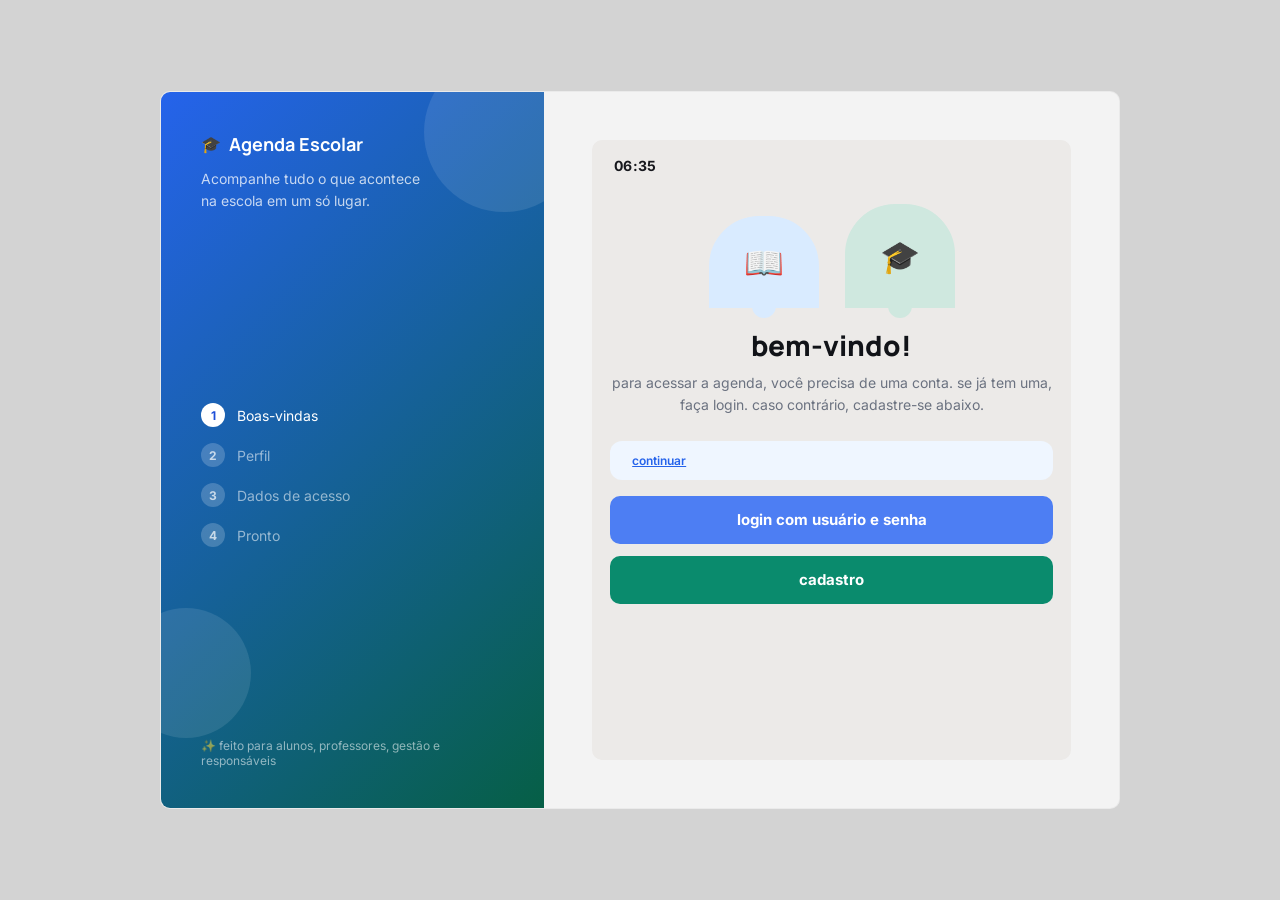
==== V3/index.html @ 6f2183f0 "Add files via upload" ====
<!DOCTYPE html>
<html lang="pt-BR">
<head>
  <meta charset="UTF-8" />
  <meta name="viewport" content="width=device-width, initial-scale=1.0" />
  <title>Agenda Escolar</title>

  <!-- Fontes: Manrope para títulos, Inter para o corpo do texto -->
  <link rel="preconnect" href="https://fonts.googleapis.com" />
  <link href="https://fonts.googleapis.com/css2?family=Manrope:wght@500;700;800&family=Inter:wght@400;500;600&display=swap" rel="stylesheet" />

  <link rel="stylesheet" href="css/style.css" />
</head>
<body>

  <!--
    É só dar duplo clique neste arquivo para abrir o app.

    Esta é a única página de verdade: as telas (boas-vindas,
    login, cadastro...) ficam na pasta /pages e são colocadas
    dentro de #app-content conforme o usuário navega. Por isso
    o app nunca sai da aba nem recarrega.
  -->
  <div class="app-shell">

    <!-- ===================== PAINEL DE MARCA ===================== -->
    <!-- Fica sempre visível (não é trocado ao navegar) e só
         aparece em telas grandes — ver a media query de 1024px
         no css/style.css. -->
    <aside class="brand-panel">
      <div class="brand-blob blob-1"></div>
      <div class="brand-blob blob-2"></div>

      <div class="brand-top">
        <div class="brand-logo">
          <span class="icon">🎓</span>
          <span class="brand-name">Agenda Escolar</span>
        </div>
        <p class="brand-tagline">Acompanhe tudo o que acontece na escola em um só lugar.</p>
      </div>

      <!-- Progresso do fluxo; o app.js marca a etapa atual -->
      <ol class="steps" id="steps-list">
        <li class="step" data-step="0"><span class="step-dot">1</span><span class="step-label">Boas-vindas</span></li>
        <li class="step" data-step="1"><span class="step-dot">2</span><span class="step-label">Perfil</span></li>
        <li class="step" data-step="2"><span class="step-dot">3</span><span class="step-label">Dados de acesso</span></li>
        <li class="step" data-step="3"><span class="step-dot">4</span><span class="step-label">Pronto</span></li>
      </ol>

      <p class="brand-footer">✨ feito para alunos, professores, gestão e responsáveis</p>
    </aside>

    <!-- ===================== ÁREA DAS TELAS ===================== -->
    <main class="content">
      <!-- O router.js troca o conteúdo daqui a cada navegação -->
      <div id="app-content"></div>
    </main>

  </div>

  <!-- ===================== SCRIPTS =====================
       A ordem importa:
       1. pages.js      cria o objeto PAGES (vazio)
       2. pages/*.js    cada tela se registra dentro dele
       3. storage.js    salvar/ler dados no navegador
       4. router.js     navegação entre as telas
       5. app.js        lógica do app (usa todos os anteriores)
  -->
  <script src="js/pages.js"></script>

  <script src="pages/welcome.js"></script>
  <script src="pages/role.js"></script>
  <script src="pages/login.js"></script>
  <script src="pages/cadastro.js"></script>
  <script src="pages/perfil.js"></script>
  <script src="pages/dashboard.js"></script>

  <script src="js/storage.js"></script>
  <script src="js/router.js"></script>
  <script src="js/app.js"></script>
</body>
</html>
---- V3/css/style.css ----
/* =========================================================
   RESET E BASE
   ========================================================= */
* {
  box-sizing: border-box;
  margin: 0;
  padding: 0;
}

body {
  font-family: "Inter", sans-serif;
  background: #d3d3d3;
  color: #1a1d29;
  min-height: 100vh;
  display: flex;
  align-items: center;
  justify-content: center;
  padding: 7px;
}

button {
  font-family: inherit;
  cursor: pointer;
  border: none;
}

input,
select {
  font-family: inherit;
  font-size: 14px;
}

/* =========================================================
   MOBILE FIRST
   O layout foi aproximado ao mockup, com múltiplos cards de
   celular em fundo cinza e uma aparência mais "projeto de UI".
   ========================================================= */
.app-shell {
  width: 100%;
  max-width: 420px;
  background: #f3f3f3;
  border-radius: 10px;
  box-shadow: none;
  overflow: hidden;
  border: 1px solid rgba(0,0,0,0.04);
  margin: 2px;
}

.content {
  padding: 0;
}

#app-content {
  display: block;
}

/* Painel de marca: escondido no celular, aparece só no desktop */
.brand-panel {
  display: none;
}

/* Animação de entrada de cada tela injetada pelo router */
.screen {
  animation: fade-in 0.25s ease;
  background: #eceae8;
  border-radius: 10px;
  min-height: 620px;
  padding: 14px 18px 18px;
  box-shadow: none;
}
@keyframes fade-in {
  from { opacity: 0; transform: translateY(4px); }
  to   { opacity: 1; transform: translateY(0); }
}

.screen-top {
  display: flex;
  justify-content: flex-start;
  align-items: center;
  padding: 2px 4px 8px;
  min-height: 28px;
}

.clock {
  font-size: 14px;
  font-weight: 700;
  color: #17181d;
  letter-spacing: 0.2px;
}

/* ---------- Tipografia ---------- */
.title-lg {
  font-family: "Manrope", sans-serif;
  font-weight: 800;
  font-size: 28px;
  color: #111318;
}
.title-md {
  font-family: "Manrope", sans-serif;
  font-weight: 700;
  font-size: 22px;
  color: #111318;
}
.subtitle {
  font-size: 14px;
  line-height: 1.6;
  color: #6b7280;
  margin-top: 8px;
  margin-bottom: 24px;
}
.muted {
  font-size: 13px;
  color: #9ca3af;
}
.center {
  text-align: center;
}

/* ---------- Cabeçalho de tela (título + voltar) ---------- */
.screen-header {
  display: flex;
  flex-direction: row;
  align-items: center;
  justify-content: space-between;
  margin-bottom: 20px;
  min-height: 48px;
}
.link-back {
  background: none;
  margin-top: 0;
  font-size: 13px;
  color: #1d1d1d;
  transition: color 0.15s;
  font-weight: 700;
}
.link-back:hover {
  color: #1a1d29;
}

/* Link em forma de botão, usado dentro de textos */
.link-inline {
  background: none;
  font-size: 12px;
  font-weight: 600;
  color: #2563eb;
  text-decoration: underline;
  padding: 0;
}
.link-inline.danger {
  color: #ef4444;
}

/* ---------- Botões ---------- */
.stack {
  display: flex;
  flex-direction: column;
  gap: 12px;
}
.btn {
  border-radius: 10px;
  padding: 14px 18px;
  font-size: 15px;
  font-weight: 700;
  color: #ffffff;
  transition: background 0.15s, transform 0.05s;
  display: flex;
  align-items: center;
  justify-content: center;
  gap: 8px;
  box-shadow: none;
  min-height: 48px;
}
.btn:active {
  transform: scale(0.98);
}
.btn-blue  { background: #4d7ef3; }
.btn-blue:hover  { background: #3d6ee1; }
.btn-green { background: #0a8b6d; }
.btn-green:hover { background: #0a7a60; }

.btn-inline {
  width: auto;
  align-self: center;
}
.role-btn {
  width: 100%;
  justify-content: flex-start;
  text-align: left;
  height: 46px;
  border-radius: 10px;
  padding: 0 16px;
}

/* ---------- Campos de formulário ---------- */
.input {
  width: 100%;
  background: #e3e3e3;
  border: 1px solid #d8d8d8;
  border-radius: 12px;
  padding: 14px 16px;
  color: #1a1d29;
  outline: none;
  transition: border-color 0.15s, box-shadow 0.15s, background 0.15s;
  min-height: 42px;
}
.input::placeholder {
  color: #7d7d7d;
}
.input:focus {
  border-color: transparent;
  box-shadow: 0 0 0 2px rgba(37, 99, 235, 0.15);
  background: #f2f2f2;
}

/* Seta customizada dos <select> (a nativa varia entre navegadores) */
.select-wrap select.input {
  appearance: none;
  background-image: url("data:image/svg+xml;utf8,<svg xmlns='http://www.w3.org/2000/svg' width='16' height='16' fill='none' stroke='%239ca3af' stroke-width='2'><path d='M4 6l4 4 4-4'/></svg>");
  background-repeat: no-repeat;
  background-position: right 14px center;
}

/* Caixa destacada da tela de login */
.login-box {
  border: 0;
  border-radius: 18px;
  padding: 0;
  display: flex;
  flex-direction: column;
  gap: 14px;
}

/* "manter conectado" */
.checkbox {
  display: flex;
  align-items: center;
  gap: 8px;
  font-size: 13px;
  color: #6b7280;
  cursor: pointer;
}
.checkbox input {
  width: 16px;
  height: 16px;
  accent-color: #2563eb;
  cursor: pointer;
}

/* ---------- Mensagens ---------- */
.error {
  font-size: 13px;
  color: #ef4444;
}

.hint {
  font-size: 13px;
  border-radius: 12px;
  padding: 12px 14px;
  margin-bottom: 16px;
  display: flex;
  align-items: center;
  gap: 8px;
  flex-wrap: wrap;
  background: rgba(255,255,255,0.2);
}
.hint-success {
  background: #ecfdf5;
  color: #065f46;
}
.hint-info {
  background: #eff6ff;
  color: #1e40af;
}
.hint-warn {
  background: #fffbeb;
  color: #92400e;
}

/* Nota sobre os dados guardados no navegador */
.storage-note {
  margin-top: 20px;
  font-size: 12px;
  color: #9ca3af;
  text-align: center;
}

/* ---------- Tela de boas-vindas ---------- */
.welcome-illustration {
  display: flex;
  justify-content: center;
  align-items: flex-end;
  gap: 26px;
  margin: 12px auto 18px;
  padding-top: 10px;
}
.bubble {
  width: 110px;
  height: 92px;
  border-radius: 50px 50px 0 0;
  display: flex;
  align-items: center;
  justify-content: center;
  font-size: 32px;
  position: relative;
}
.bubble::after {
  content: "";
  position: absolute;
  bottom: -10px;
  left: 50%;
  transform: translateX(-50%);
  width: 24px;
  height: 18px;
  background: inherit;
  border-radius: 0 0 20px 20px;
}
.bubble-blue  { background: #d9ebff; }
.bubble-green { background: #cfe8df; height: 104px; }

/* ---------- Painel do usuário logado ---------- */
.dashboard-header {
  display: flex;
  justify-content: space-between;
  align-items: flex-start;
  margin-bottom: 20px;
}
.badge {
  display: inline-flex;
  align-items: center;
  gap: 6px;
  background: #eff6ff;
  color: #2563eb;
  font-size: 12px;
  font-weight: 600;
  padding: 6px 12px;
  border-radius: 999px;
  margin-bottom: 18px;
}
.data-grid {
  display: grid;
  grid-template-columns: 1fr;
  gap: 10px;
}
.data-card {
  background: #f9fafb;
  border: 1px solid #f1f2f4;
  border-radius: 12px;
  padding: 12px 14px;
}
.data-label {
  font-size: 11px;
  color: #9ca3af;
}
.data-value {
  font-size: 14px;
  font-weight: 500;
  color: #1a1d29;
  margin-top: 2px;
  word-break: break-word;
}

/* =========================================================
   TABLET — a partir de 640px
   O card fica um pouco mais largo e os dados do painel
   passam a ser exibidos em duas colunas.
   ========================================================= */
@media (min-width: 640px) {
  .app-shell {
    max-width: 480px;
  }
  .content {
    padding: 32px;
  }
  .data-grid {
    grid-template-columns: 1fr 1fr;
  }
}

/* =========================================================
   DESKTOP / MONITOR — a partir de 1024px
   Agora há espaço para o painel de marca ao lado do
   conteúdo: o layout vira duas colunas.
   ========================================================= */
@media (min-width: 1024px) {
  .app-shell {
    max-width: 960px;
    display: grid;
    grid-template-columns: 2fr 3fr;
  }

  .brand-panel {
    display: flex;
    flex-direction: column;
    justify-content: space-between;
    position: relative;
    overflow: hidden;
    padding: 40px;
    background: linear-gradient(135deg, #2563eb, #065f46);
    color: #ffffff;
  }

  /* Círculos decorativos do fundo */
  .brand-blob {
    position: absolute;
    border-radius: 999px;
    background: rgba(255, 255, 255, 0.1);
  }
  .blob-1 { width: 160px; height: 160px; top: -40px; right: -40px; }
  .blob-2 { width: 130px; height: 130px; bottom: 70px; left: -40px; }

  .brand-logo {
    display: flex;
    align-items: center;
    gap: 8px;
  }
  .brand-name {
    font-family: "Manrope", sans-serif;
    font-weight: 700;
    font-size: 18px;
  }
  .brand-tagline {
    margin-top: 12px;
    max-width: 220px;
    font-size: 14px;
    line-height: 1.6;
    color: rgba(255, 255, 255, 0.75);
  }
  .brand-footer {
    font-size: 12px;
    color: rgba(255, 255, 255, 0.55);
  }

  /* Indicador de progresso */
  .steps {
    list-style: none;
    display: flex;
    flex-direction: column;
    gap: 16px;
  }
  .step {
    display: flex;
    align-items: center;
    gap: 12px;
  }
  .step-dot {
    width: 24px;
    height: 24px;
    border-radius: 999px;
    background: rgba(255, 255, 255, 0.2);
    color: rgba(255, 255, 255, 0.7);
    font-size: 12px;
    font-weight: 700;
    display: flex;
    align-items: center;
    justify-content: center;
    flex-shrink: 0;
    transition: background 0.2s, color 0.2s;
  }
  .step-label {
    font-size: 14px;
    color: rgba(255, 255, 255, 0.55);
    transition: color 0.2s;
  }
  /* A classe .done é adicionada pelo app.js na etapa atual e nas anteriores */
  .step.done .step-dot {
    background: #ffffff;
    color: #1d4ed8;
  }
  .step.done .step-label {
    color: #ffffff;
  }

  .content {
    padding: 48px;
    display: flex;
    flex-direction: column;
    justify-content: center;
  }
}
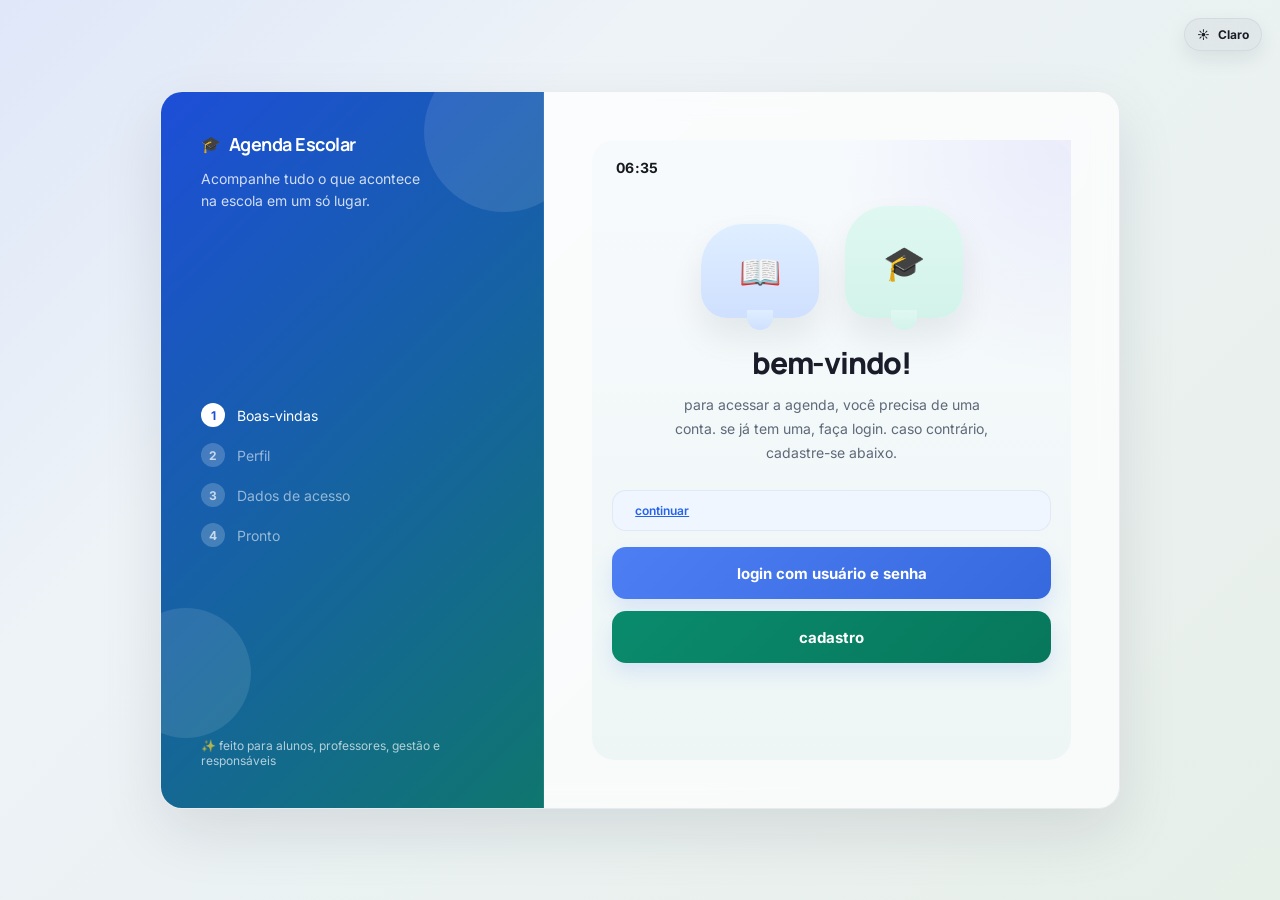
==== commit 56db74e6: "Add files via upload" ====
--- a/V3/index.html
+++ b/V3/index.html
@@ -21,6 +21,13 @@
     dentro de #app-content conforme o usuário navega. Por isso
     o app nunca sai da aba nem recarrega.
   -->
+  <div class="theme-toggle-wrap">
+    <button class="theme-toggle" id="theme-toggle" type="button" aria-label="Alternar tema">
+      <span class="theme-toggle-icon">☀️</span>
+      <span class="theme-toggle-text">Claro</span>
+    </button>
+  </div>
+
   <div class="app-shell">
 
     <!-- ===================== PAINEL DE MARCA ===================== -->
@@ -62,9 +69,10 @@
        A ordem importa:
        1. pages.js      cria o objeto PAGES (vazio)
        2. pages/*.js    cada tela se registra dentro dele
-       3. storage.js    salvar/ler dados no navegador
-       4. router.js     navegação entre as telas
-       5. app.js        lógica do app (usa todos os anteriores)
+      3. localidades.js consulta estados e municípios no IBGE
+      4. storage.js    salvar/ler dados no navegador
+      5. router.js     navegação entre as telas
+      6. app.js        lógica do app (usa todos os anteriores)
   -->
   <script src="js/pages.js"></script>
 
@@ -75,6 +83,7 @@
   <script src="pages/perfil.js"></script>
   <script src="pages/dashboard.js"></script>
 
+  <script src="js/localidades.js"></script>
   <script src="js/storage.js"></script>
   <script src="js/router.js"></script>
   <script src="js/app.js"></script>
--- a/V3/css/style.css
+++ b/V3/css/style.css
@@ -1,3 +1,78 @@
+:root {
+  --bg-start: #dfe7f9;
+  --bg-mid: #edf3f7;
+  --bg-end: #e7efe9;
+  --shell-bg: rgba(255, 255, 255, 0.72);
+  --screen-bg: linear-gradient(180deg, #f7f5f3 0%, #f0f4f8 100%);
+  --screen-surface: rgba(255, 255, 255, 0.88);
+  --panel-border: rgba(148, 163, 184, 0.18);
+  --text-main: #1a1d29;
+  --text-soft: #5f6978;
+  --text-subtle: #7b8797;
+  --input-bg: rgba(255, 255, 255, 0.9);
+  --input-border: rgba(148, 163, 184, 0.35);
+  --badge-bg: linear-gradient(135deg, #eff6ff 0%, #dbeafe 100%);
+  --badge-text: #2563eb;
+  --button-shadow: rgba(37, 99, 235, 0.12);
+  --card-shadow: rgba(31, 41, 55, 0.04);
+  --card-bg: rgba(255, 255, 255, 0.92);
+  --toggle-bg: rgba(15, 23, 42, 0.04);
+}
+
+body[data-theme="dark"] {
+  /* =========================================================
+     TEMA ESCURO
+     Ajustado para ser elegante e menos pesado, sem prejudicar
+     a legibilidade do conteúdo principal do app.
+     ========================================================= */
+  --bg-start: #1b2432;
+  --bg-mid: #1d2c3d;
+  --bg-end: #141d2a;
+  --shell-bg: rgba(17, 25, 37, 0.82);
+  --screen-bg: linear-gradient(180deg, #1d2a39 0%, #172534 100%);
+  --screen-surface: rgba(25, 36, 49, 0.9);
+  --panel-border: rgba(148, 163, 184, 0.13);
+  --text-main: #edf4ff;
+  --text-soft: #d7e2f6;
+  --text-subtle: #aebfd9;
+  --input-bg: rgba(15, 23, 34, 0.88);
+  --input-border: rgba(148, 163, 184, 0.18);
+  --badge-bg: linear-gradient(135deg, #2b5ccc 0%, #1d4ca8 100%);
+  --badge-text: #edf5ff;
+  --button-shadow: rgba(59, 130, 246, 0.12);
+  --card-shadow: rgba(2, 6, 23, 0.22);
+  --card-bg: rgba(24, 35, 49, 0.8);
+  --toggle-bg: rgba(148, 163, 184, 0.08);
+}
+
+body[data-theme="dark"] .screen {
+  background: linear-gradient(180deg, #1f2d3d 0%, #192737 100%);
+  box-shadow: inset 0 1px 0 rgba(255, 255, 255, 0.02);
+}
+
+body[data-theme="dark"] .screen-header,
+body[data-theme="dark"] .title-md,
+body[data-theme="dark"] .title-lg,
+body[data-theme="dark"] .clock,
+body[data-theme="dark"] .link-back,
+body[data-theme="dark"] .muted,
+body[data-theme="dark"] .role-btn {
+  color: var(--text-main);
+}
+
+body[data-theme="dark"] .role-btn {
+  border: 1px solid rgba(148, 163, 184, 0.12);
+  box-shadow: inset 0 1px 0 rgba(255, 255, 255, 0.04), 0 10px 18px rgba(15, 23, 42, 0.14);
+}
+
+body[data-theme="dark"] .btn-blue {
+  background: linear-gradient(135deg, #5d80e7 0%, #496bc7 100%);
+}
+
+body[data-theme="dark"] .btn-green {
+  background: linear-gradient(135deg, #1b9a7c 0%, #0d7b66 100%);
+}
+
 /* =========================================================
    RESET E BASE
    ========================================================= */
@@ -9,13 +84,14 @@
 
 body {
   font-family: "Inter", sans-serif;
-  background: #d3d3d3;
-  color: #1a1d29;
+  background: linear-gradient(135deg, var(--bg-start) 0%, var(--bg-mid) 30%, var(--bg-end) 100%);
+  color: var(--text-main);
   min-height: 100vh;
   display: flex;
   align-items: center;
   justify-content: center;
-  padding: 7px;
+  padding: 14px;
+  transition: background 0.25s ease, color 0.25s ease;
 }
 
 button {
@@ -35,15 +111,50 @@
    O layout foi aproximado ao mockup, com múltiplos cards de
    celular em fundo cinza e uma aparência mais "projeto de UI".
    ========================================================= */
+.theme-toggle-wrap {
+  /* =========================================================
+     BOTÃO DE TEMA
+     Fica fixo no canto superior para alternar entre o tema claro
+     e o escuro sem interferir no fluxo principal do app.
+     ========================================================= */
+  position: fixed;
+  top: 18px;
+  right: 18px;
+  z-index: 3;
+}
+
+.theme-toggle {
+  display: inline-flex;
+  align-items: center;
+  gap: 8px;
+  background: var(--toggle-bg);
+  color: var(--text-main);
+  border: 1px solid var(--panel-border);
+  border-radius: 999px;
+  padding: 8px 12px;
+  font-size: 12px;
+  font-weight: 700;
+  backdrop-filter: blur(12px);
+  box-shadow: 0 8px 20px rgba(15, 23, 42, 0.08);
+  cursor: pointer;
+  transition: transform 0.15s ease, background 0.2s ease;
+}
+
+.theme-toggle:hover {
+  transform: translateY(-1px);
+}
+
 .app-shell {
   width: 100%;
   max-width: 420px;
-  background: #f3f3f3;
-  border-radius: 10px;
-  box-shadow: none;
+  background: var(--shell-bg);
+  backdrop-filter: blur(12px);
+  border-radius: 22px;
+  box-shadow: 0 24px 60px rgba(15, 23, 42, 0.1);
   overflow: hidden;
-  border: 1px solid rgba(0,0,0,0.04);
+  border: 1px solid var(--panel-border);
   margin: 2px;
+  transition: background 0.25s ease, border-color 0.25s ease, box-shadow 0.25s ease;
 }
 
 .content {
@@ -62,11 +173,12 @@
 /* Animação de entrada de cada tela injetada pelo router */
 .screen {
   animation: fade-in 0.25s ease;
-  background: #eceae8;
-  border-radius: 10px;
+  background: var(--screen-bg);
+  border-radius: 22px;
   min-height: 620px;
-  padding: 14px 18px 18px;
-  box-shadow: none;
+  padding: 16px 20px 22px;
+  box-shadow: inset 0 1px 0 rgba(255,255,255,0.06);
+  transition: background 0.25s ease, box-shadow 0.25s ease;
 }
 @keyframes fade-in {
   from { opacity: 0; transform: translateY(4px); }
@@ -88,25 +200,31 @@
   letter-spacing: 0.2px;
 }
 
+body[data-theme="dark"] .clock {
+  color: #e5ecff;
+}
+
 /* ---------- Tipografia ---------- */
 .title-lg {
   font-family: "Manrope", sans-serif;
   font-weight: 800;
-  font-size: 28px;
-  color: #111318;
+  font-size: 30px;
+  letter-spacing: -0.04em;
+  color: var(--text-main);
 }
 .title-md {
   font-family: "Manrope", sans-serif;
   font-weight: 700;
-  font-size: 22px;
-  color: #111318;
+  font-size: 24px;
+  letter-spacing: -0.03em;
+  color: var(--text-main);
 }
 .subtitle {
   font-size: 14px;
-  line-height: 1.6;
-  color: #6b7280;
-  margin-top: 8px;
-  margin-bottom: 24px;
+  line-height: 1.7;
+  color: var(--text-soft);
+  margin-top: 10px;
+  margin-bottom: 26px;
 }
 .muted {
   font-size: 13px;
@@ -122,19 +240,23 @@
   flex-direction: row;
   align-items: center;
   justify-content: space-between;
-  margin-bottom: 20px;
+  gap: 12px;
+  margin-bottom: 22px;
   min-height: 48px;
 }
+
 .link-back {
   background: none;
   margin-top: 0;
   font-size: 13px;
-  color: #1d1d1d;
-  transition: color 0.15s;
+  color: var(--text-main);
+  transition: color 0.15s, transform 0.15s;
   font-weight: 700;
 }
+
 .link-back:hover {
-  color: #1a1d29;
+  color: var(--text-main);
+  transform: translateX(-2px);
 }
 
 /* Link em forma de botão, usado dentro de textos */
@@ -156,60 +278,81 @@
   flex-direction: column;
   gap: 12px;
 }
+
 .btn {
-  border-radius: 10px;
-  padding: 14px 18px;
+  border-radius: 14px;
+  padding: 15px 18px;
   font-size: 15px;
   font-weight: 700;
   color: #ffffff;
-  transition: background 0.15s, transform 0.05s;
+  transition: background 0.15s, transform 0.12s, box-shadow 0.15s, filter 0.15s ease;
   display: flex;
   align-items: center;
   justify-content: center;
   gap: 8px;
-  box-shadow: none;
-  min-height: 48px;
-}
+  box-shadow: 0 10px 20px rgba(37, 99, 235, 0.12);
+  min-height: 52px;
+}
+
+.btn:hover {
+  filter: brightness(1.02);
+}
+
+.btn:hover {
+  box-shadow: 0 14px 24px rgba(15, 23, 42, 0.1);
+}
+
 .btn:active {
   transform: scale(0.98);
 }
-.btn-blue  { background: #4d7ef3; }
-.btn-blue:hover  { background: #3d6ee1; }
-.btn-green { background: #0a8b6d; }
-.btn-green:hover { background: #0a7a60; }
+
+.btn-blue  { background: linear-gradient(135deg, #4d7ef3 0%, #3769de 100%); }
+.btn-blue:hover  { background: linear-gradient(135deg, #3f72ef 0%, #2f61cf 100%); }
+.btn-green { background: linear-gradient(135deg, #0a8b6d 0%, #07775b 100%); }
+.btn-green:hover { background: linear-gradient(135deg, #0a7f67 0%, #056d53 100%); }
 
 .btn-inline {
   width: auto;
   align-self: center;
 }
+
 .role-btn {
   width: 100%;
   justify-content: flex-start;
   text-align: left;
-  height: 46px;
-  border-radius: 10px;
-  padding: 0 16px;
+  height: 52px;
+  border-radius: 14px;
+  padding: 0 18px;
+  font-size: 15px;
+  letter-spacing: 0.01em;
 }
 
 /* ---------- Campos de formulário ---------- */
 .input {
   width: 100%;
-  background: #e3e3e3;
-  border: 1px solid #d8d8d8;
-  border-radius: 12px;
+  background: var(--input-bg);
+  border: 1px solid var(--input-border);
+  border-radius: 14px;
   padding: 14px 16px;
-  color: #1a1d29;
+  color: var(--text-main);
   outline: none;
-  transition: border-color 0.15s, box-shadow 0.15s, background 0.15s;
-  min-height: 42px;
+  transition: border-color 0.15s, box-shadow 0.15s, transform 0.1s, background 0.15s;
+  min-height: 48px;
+  box-shadow: inset 0 1px 2px rgba(15, 23, 42, 0.04);
 }
 .input::placeholder {
-  color: #7d7d7d;
-}
+  color: var(--text-subtle);
+}
+
+.input:disabled {
+  opacity: 0.62;
+  cursor: not-allowed;
+}
+
 .input:focus {
-  border-color: transparent;
-  box-shadow: 0 0 0 2px rgba(37, 99, 235, 0.15);
-  background: #f2f2f2;
+  border-color: rgba(59, 130, 246, 0.5);
+  box-shadow: 0 0 0 3px rgba(59, 130, 246, 0.12);
+  background: var(--screen-surface);
 }
 
 /* Seta customizada dos <select> (a nativa varia entre navegadores) */
@@ -222,12 +365,14 @@
 
 /* Caixa destacada da tela de login */
 .login-box {
-  border: 0;
-  border-radius: 18px;
-  padding: 0;
+  border: 1px solid var(--panel-border);
+  background: var(--screen-surface);
+  border-radius: 20px;
+  padding: 18px 16px 16px;
   display: flex;
   flex-direction: column;
   gap: 14px;
+  box-shadow: 0 12px 26px rgba(15, 23, 42, 0.05);
 }
 
 /* "manter conectado" */
@@ -236,7 +381,7 @@
   align-items: center;
   gap: 8px;
   font-size: 13px;
-  color: #6b7280;
+  color: var(--text-soft);
   cursor: pointer;
 }
 .checkbox input {
@@ -250,11 +395,13 @@
 .error {
   font-size: 13px;
   color: #ef4444;
+  font-weight: 600;
+  line-height: 1.5;
 }
 
 .hint {
   font-size: 13px;
-  border-radius: 12px;
+  border-radius: 14px;
   padding: 12px 14px;
   margin-bottom: 16px;
   display: flex;
@@ -262,6 +409,7 @@
   gap: 8px;
   flex-wrap: wrap;
   background: rgba(255,255,255,0.2);
+  border: 1px solid rgba(148, 163, 184, 0.15);
 }
 .hint-success {
   background: #ecfdf5;
@@ -285,79 +433,227 @@
 }
 
 /* ---------- Tela de boas-vindas ---------- */
+#screen-welcome {
+  background: linear-gradient(180deg, #f7fafd 0%, #eef6f5 100%);
+  position: relative;
+}
+
+body[data-theme="dark"] #screen-welcome {
+  background: linear-gradient(180deg, #1a2433 0%, #171f2d 100%);
+}
+
+#screen-welcome::before {
+  content: "";
+  position: absolute;
+  inset: 0;
+  background: radial-gradient(circle at top right, rgba(79, 70, 229, 0.08), transparent 30%);
+  pointer-events: none;
+}
+
+body[data-theme="dark"] #screen-welcome::before {
+  background: radial-gradient(circle at top right, rgba(96, 165, 250, 0.14), transparent 32%);
+}
+
 .welcome-illustration {
+  position: relative;
   display: flex;
   justify-content: center;
   align-items: flex-end;
   gap: 26px;
-  margin: 12px auto 18px;
-  padding-top: 10px;
-}
+  margin: 10px auto 24px;
+  padding-top: 12px;
+  z-index: 1;
+}
+
 .bubble {
-  width: 110px;
-  height: 92px;
-  border-radius: 50px 50px 0 0;
+  width: 118px;
+  height: 94px;
+  border-radius: 42px 42px 26px 26px;
   display: flex;
   align-items: center;
   justify-content: center;
-  font-size: 32px;
+  font-size: 34px;
   position: relative;
-}
+  box-shadow: 0 18px 34px rgba(15, 23, 42, 0.08);
+}
+
 .bubble::after {
   content: "";
   position: absolute;
-  bottom: -10px;
+  bottom: -12px;
   left: 50%;
   transform: translateX(-50%);
-  width: 24px;
-  height: 18px;
+  width: 26px;
+  height: 20px;
   background: inherit;
-  border-radius: 0 0 20px 20px;
-}
-.bubble-blue  { background: #d9ebff; }
-.bubble-green { background: #cfe8df; height: 104px; }
+  border-radius: 0 0 18px 18px;
+}
+
+.bubble-blue  {
+  background: linear-gradient(180deg, #dfeeff 0%, #cfe0ff 100%);
+}
+
+.bubble-green {
+  background: linear-gradient(180deg, #dff8f1 0%, #d3f3ea 100%);
+  height: 112px;
+}
+
+#screen-welcome .title-lg {
+  position: relative;
+  z-index: 1;
+}
+
+#screen-welcome .subtitle {
+  position: relative;
+  z-index: 1;
+  max-width: 340px;
+  margin-left: auto;
+  margin-right: auto;
+}
+
+#screen-welcome .stack {
+  position: relative;
+  z-index: 1;
+  margin-top: 10px;
+}
+
+#screen-welcome .storage-note {
+  position: relative;
+  z-index: 1;
+}
 
 /* ---------- Painel do usuário logado ---------- */
+#screen-dashboard {
+  background: linear-gradient(180deg, #f8fbff 0%, #eef3f8 100%);
+  border: 1px solid rgba(148, 163, 184, 0.14);
+}
+
+body[data-theme="dark"] #screen-dashboard {
+  background: linear-gradient(180deg, #1a2433 0%, #171f2d 100%);
+  border: 1px solid rgba(148, 163, 184, 0.09);
+}
+
 .dashboard-header {
   display: flex;
   justify-content: space-between;
   align-items: flex-start;
-  margin-bottom: 20px;
-}
+  gap: 12px;
+  margin-bottom: 18px;
+  padding-bottom: 18px;
+  border-bottom: 1px solid rgba(148, 163, 184, 0.18);
+}
+
+.dashboard-header .title-lg {
+  margin-top: 4px;
+  font-size: 30px;
+}
+
+#btn-sair {
+  background: rgba(15, 23, 42, 0.04);
+  color: #1f2937;
+  border: 1px solid rgba(148, 163, 184, 0.2);
+  border-radius: 12px;
+  padding: 9px 12px;
+  font-weight: 700;
+  transition: all 0.15s ease;
+}
+
+body[data-theme="dark"] #btn-sair,
+body[data-theme="dark"] #btn-sair.link-back {
+  background: linear-gradient(135deg, rgba(96, 165, 250, 0.2), rgba(59, 130, 246, 0.1));
+  color: #f8fbff !important;
+  border: 1px solid rgba(191, 219, 254, 0.42);
+  box-shadow: 0 10px 20px rgba(59, 130, 246, 0.18), inset 0 1px 0 rgba(255, 255, 255, 0.08);
+}
+
+#btn-sair:hover {
+  background: rgba(15, 23, 42, 0.08);
+  transform: translateY(-1px);
+}
+
+body[data-theme="dark"] #btn-sair:hover,
+body[data-theme="dark"] #btn-sair.link-back:hover {
+  background: linear-gradient(135deg, rgba(96, 165, 250, 0.24), rgba(59, 130, 246, 0.14));
+  box-shadow: 0 12px 24px rgba(59, 130, 246, 0.22), inset 0 1px 0 rgba(255, 255, 255, 0.1);
+}
+
 .badge {
   display: inline-flex;
   align-items: center;
   gap: 6px;
-  background: #eff6ff;
-  color: #2563eb;
+  background: var(--badge-bg);
+  color: var(--badge-text);
   font-size: 12px;
-  font-weight: 600;
-  padding: 6px 12px;
+  font-weight: 700;
+  padding: 7px 12px;
   border-radius: 999px;
   margin-bottom: 18px;
-}
+  letter-spacing: 0.02em;
+}
+
 .data-grid {
   display: grid;
   grid-template-columns: 1fr;
-  gap: 10px;
-}
+  gap: 12px;
+}
+
 .data-card {
-  background: #f9fafb;
-  border: 1px solid #f1f2f4;
-  border-radius: 12px;
-  padding: 12px 14px;
-}
+  background: var(--card-bg);
+  border: 1px solid var(--panel-border);
+  border-radius: 16px;
+  padding: 14px 16px;
+  box-shadow: 0 10px 18px var(--card-shadow);
+  transition: transform 0.15s ease, box-shadow 0.15s ease;
+}
+
+body[data-theme="dark"] .data-card {
+  background: rgba(30, 41, 59, 0.88);
+  border-color: rgba(148, 163, 184, 0.17);
+  box-shadow: 0 12px 26px rgba(2, 6, 23, 0.26);
+}
+
+.data-card:hover {
+  transform: translateY(-1px);
+  box-shadow: 0 12px 22px rgba(31, 41, 55, 0.06);
+}
+
 .data-label {
   font-size: 11px;
-  color: #9ca3af;
-}
+  color: var(--text-subtle);
+  text-transform: uppercase;
+  letter-spacing: 0.08em;
+}
+
+body[data-theme="dark"] .data-label {
+  color: #c5d8f5;
+}
+
 .data-value {
-  font-size: 14px;
-  font-weight: 500;
-  color: #1a1d29;
-  margin-top: 2px;
+  font-size: 15px;
+  font-weight: 600;
+  color: var(--text-main);
+  margin-top: 5px;
   word-break: break-word;
 }
+
+body[data-theme="dark"] .data-value {
+  color: #f5f9ff;
+}
+
+#dash-criado-em {
+  margin-top: 20px;
+  padding-top: 14px;
+  border-top: 1px solid rgba(148, 163, 184, 0.18);
+  font-size: 12px;
+  color: #64748b;
+  text-align: left;
+}
+
+body[data-theme="dark"] #dash-criado-em {
+  color: #d3e1fa;
+  border-top-color: rgba(148, 163, 184, 0.16);
+}
+
 
 /* =========================================================
    TABLET — a partir de 640px
@@ -395,8 +691,9 @@
     position: relative;
     overflow: hidden;
     padding: 40px;
-    background: linear-gradient(135deg, #2563eb, #065f46);
+    background: linear-gradient(135deg, #1d4ed8 0%, #0f766e 100%);
     color: #ffffff;
+    box-shadow: inset -1px 0 0 rgba(255,255,255,0.08);
   }
 
   /* Círculos decorativos do fundo */
@@ -417,17 +714,18 @@
     font-family: "Manrope", sans-serif;
     font-weight: 700;
     font-size: 18px;
+    letter-spacing: -0.03em;
   }
   .brand-tagline {
     margin-top: 12px;
     max-width: 220px;
     font-size: 14px;
     line-height: 1.6;
-    color: rgba(255, 255, 255, 0.75);
+    color: rgba(255, 255, 255, 0.8);
   }
   .brand-footer {
     font-size: 12px;
-    color: rgba(255, 255, 255, 0.55);
+    color: rgba(255, 255, 255, 0.68);
   }
 
   /* Indicador de progresso */
